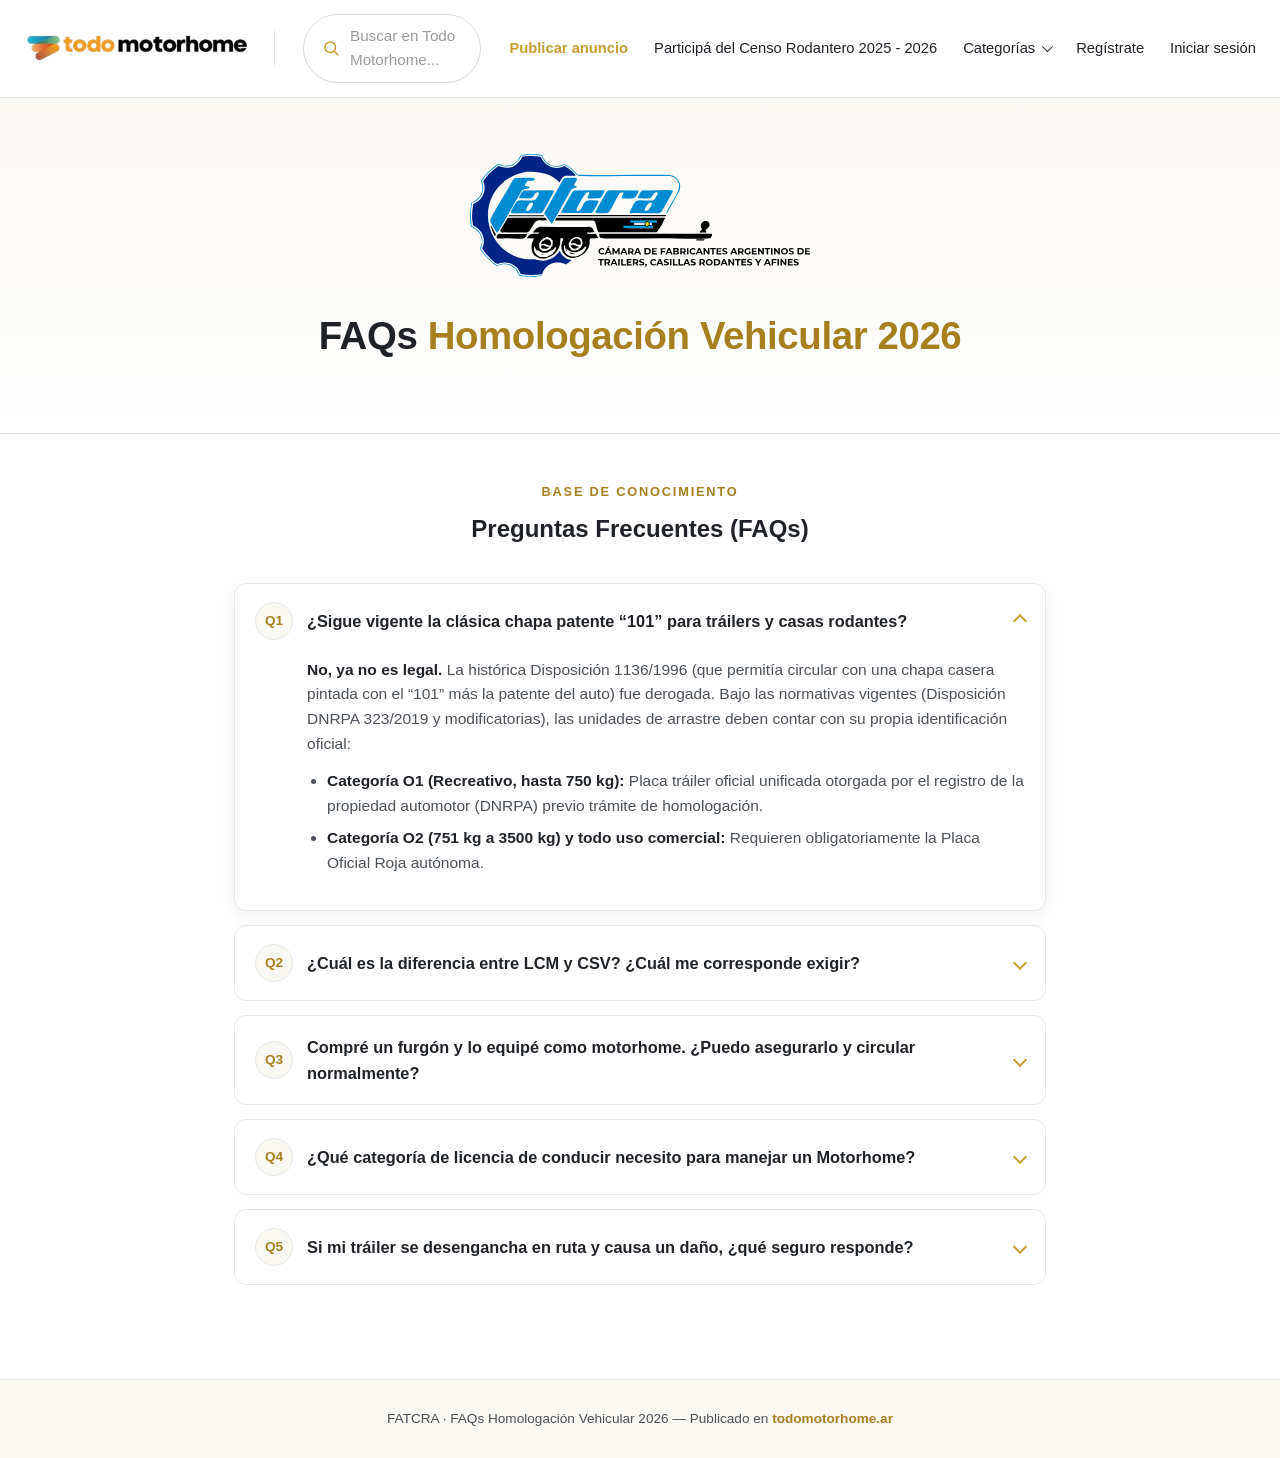
==== fatcra/index.html @ 1e37d140 "Remove intro paragraph from hero section Co-Authored-By: Claude Fable 5 <noreply@anthropic.com> Clau" ====
<!DOCTYPE html>
<html lang="es-AR">
<head>
<meta charset="UTF-8">
<meta name="viewport" content="width=device-width, initial-scale=1.0">
<title>FATCRA · FAQs Homologación Vehicular 2026</title>
<meta name="description" content="Preguntas frecuentes sobre homologación vehicular 2026 para tráilers, casas rodantes y motorhomes en Argentina. Base de conocimiento oficial de FATCRA.">
<style>
  :root{
    --gold:#c99b2f;
    --gold-dark:#a87f1e;
    --ink:#1f2328;
    --ink-soft:#4b5158;
    --line:#e6e6e6;
    --bg:#ffffff;
    --bg-soft:#faf8f3;
    --alert:#b3261e;
    --alert-bg:#fdf0ef;
    --ok:#1e6f42;
    --ok-bg:#eef7f1;
    --radius:12px;
    font-size:16px;
  }
  *{margin:0;padding:0;box-sizing:border-box;}
  body{
    font-family:-apple-system,BlinkMacSystemFont,"Segoe UI",Roboto,"Helvetica Neue",Arial,sans-serif;
    color:var(--ink);
    background:var(--bg);
    line-height:1.6;
    -webkit-font-smoothing:antialiased;
  }
  a{color:inherit;text-decoration:none;}

  /* ============ HEADER (estilo todomotorhome.ar) ============ */
  .tmh-header{
    background:#fff;
    border-bottom:1px solid var(--line);
    position:sticky;
    top:0;
    z-index:50;
  }
  .tmh-header__inner{
    max-width:1400px;
    margin:0 auto;
    padding:14px 24px;
    display:flex;
    align-items:center;
    gap:28px;
  }
  .tmh-logo{
    display:flex;
    align-items:center;
    flex-shrink:0;
    padding-right:24px;
    border-right:1px solid var(--line);
  }
  .tmh-logo img{height:36px;width:auto;display:block;}
  .tmh-search{
    flex:1;
    max-width:520px;
    display:flex;
    align-items:center;
    gap:10px;
    border:1px solid #d9d9d9;
    border-radius:999px;
    padding:9px 18px;
    color:#9a9a9a;
    background:#fff;
    font-size:.95rem;
    transition:border-color .15s;
  }
  .tmh-search:hover{border-color:var(--gold);}
  .tmh-search svg{width:18px;height:18px;flex-shrink:0;stroke:var(--gold);}
  .tmh-nav{
    margin-left:auto;
    display:flex;
    align-items:center;
    gap:26px;
    font-size:.92rem;
    white-space:nowrap;
  }
  .tmh-nav a{color:var(--ink);}
  .tmh-nav a:hover{color:var(--gold-dark);}
  .tmh-nav a.tmh-nav--gold{color:var(--gold);font-weight:600;}
  .tmh-nav a.tmh-nav--gold:hover{color:var(--gold-dark);}
  .tmh-dropdown{position:relative;}
  .tmh-dropdown > button{
    font:inherit;
    color:var(--ink);
    background:none;
    border:none;
    cursor:pointer;
    padding:0;
    display:inline-flex;
    align-items:center;
  }
  .tmh-dropdown > button:hover{color:var(--gold-dark);}
  .tmh-dropdown > button::after{
    content:"";
    display:inline-block;
    margin-left:7px;
    width:7px;height:7px;
    border-right:1.5px solid currentColor;
    border-bottom:1.5px solid currentColor;
    transform:rotate(45deg) translateY(-2px);
    transition:transform .15s;
  }
  .tmh-dropdown__menu{
    position:absolute;
    top:calc(100% + 14px);
    left:50%;
    transform:translateX(-50%);
    min-width:230px;
    background:#fff;
    border:1px solid var(--line);
    border-radius:12px;
    box-shadow:0 10px 30px rgba(0,0,0,.12);
    padding:10px 0;
    list-style:none;
    display:none;
    z-index:60;
  }
  .tmh-dropdown__menu::before{
    content:"";
    position:absolute;
    top:-16px;left:0;right:0;height:16px;
  }
  .tmh-dropdown:hover .tmh-dropdown__menu,
  .tmh-dropdown:focus-within .tmh-dropdown__menu{display:block;}
  .tmh-dropdown:hover > button::after,
  .tmh-dropdown:focus-within > button::after{transform:rotate(-135deg) translateY(-2px);}
  .tmh-dropdown__menu a{
    display:block;
    padding:9px 22px;
    color:var(--ink);
    font-size:.92rem;
    white-space:nowrap;
  }
  .tmh-dropdown__menu a:hover{background:var(--bg-soft);color:var(--gold-dark);}
  .tmh-dropdown__menu li:first-child a{font-weight:700;}
  @media (max-width:1100px){
    .tmh-nav{gap:16px;font-size:.85rem;}
    .tmh-nav .tmh-hide-md{display:none;}
  }
  @media (max-width:760px){
    .tmh-header__inner{flex-wrap:wrap;gap:12px;padding:12px 16px;}
    .tmh-logo{border-right:none;padding-right:0;}
    .tmh-logo img{height:30px;}
    .tmh-nav{margin-left:auto;}
    .tmh-search{order:3;flex-basis:100%;max-width:none;}
    .tmh-dropdown__menu{left:auto;right:-40px;transform:none;}
  }

  /* ============ HERO / LOGOTIPO FATCRA ============ */
  .hero{
    background:linear-gradient(180deg,var(--bg-soft) 0%,#fff 100%);
    border-bottom:1px solid var(--line);
    text-align:center;
    padding:56px 24px 48px;
  }
  .fatcra-logo{
    display:block;
    margin:0 auto 28px;
    width:min(340px,80vw);
    height:auto;
  }
  .hero h1{
    font-size:clamp(1.6rem,4vw,2.4rem);
    font-weight:800;
    letter-spacing:-.01em;
    margin-bottom:18px;
  }
  .hero h1 em{font-style:normal;color:var(--gold-dark);}
  .hero p{
    max-width:760px;
    margin:0 auto;
    color:var(--ink-soft);
    font-size:1.02rem;
  }

  /* ============ FAQs ============ */
  .faqs{
    max-width:860px;
    margin:0 auto;
    padding:48px 24px 80px;
  }
  .faqs__kicker{
    text-align:center;
    font-size:.8rem;
    font-weight:700;
    letter-spacing:.14em;
    text-transform:uppercase;
    color:var(--gold-dark);
    margin-bottom:8px;
  }
  .faqs__title{
    text-align:center;
    font-size:1.5rem;
    font-weight:800;
    margin-bottom:34px;
  }
  details.faq{
    border:1px solid var(--line);
    border-radius:var(--radius);
    margin-bottom:14px;
    background:#fff;
    overflow:hidden;
    transition:box-shadow .2s;
  }
  details.faq[open]{box-shadow:0 4px 18px rgba(0,0,0,.06);}
  details.faq summary{
    list-style:none;
    cursor:pointer;
    display:flex;
    align-items:center;
    gap:14px;
    padding:18px 20px;
    font-weight:700;
    font-size:1.02rem;
  }
  details.faq summary::-webkit-details-marker{display:none;}
  .faq__num{
    flex-shrink:0;
    width:38px;height:38px;
    border-radius:50%;
    background:var(--bg-soft);
    border:1px solid var(--line);
    color:var(--gold-dark);
    font-size:.85rem;
    font-weight:800;
    display:flex;align-items:center;justify-content:center;
  }
  .faq__chevron{
    margin-left:auto;
    flex-shrink:0;
    width:10px;height:10px;
    border-right:2px solid var(--gold);
    border-bottom:2px solid var(--gold);
    transform:rotate(45deg);
    transition:transform .2s;
  }
  details.faq[open] .faq__chevron{transform:rotate(-135deg);}
  .faq__body{
    padding:0 20px 22px 72px;
    color:var(--ink-soft);
    font-size:.97rem;
  }
  .faq__body p{margin-bottom:12px;}
  .faq__body p:last-child{margin-bottom:0;}
  .faq__body strong{color:var(--ink);}
  .faq__body ul{margin:0 0 12px;padding-left:20px;}
  .faq__body li{margin-bottom:8px;}
  .callout{
    border-radius:10px;
    padding:12px 16px;
    margin-top:14px;
    font-size:.93rem;
  }
  .callout--alert{background:var(--alert-bg);border-left:4px solid var(--alert);}
  .callout--alert strong{color:var(--alert);}
  .callout--ok{background:var(--ok-bg);border-left:4px solid var(--ok);}
  .callout--ok strong{color:var(--ok);}
  @media (max-width:600px){
    .faq__body{padding-left:20px;}
  }

  /* ============ FOOTER ============ */
  footer{
    border-top:1px solid var(--line);
    background:var(--bg-soft);
    text-align:center;
    padding:28px 24px;
    font-size:.85rem;
    color:var(--ink-soft);
  }
  footer a{color:var(--gold-dark);font-weight:600;}
</style>
</head>
<body>

<!-- Header estilo todomotorhome.ar -->
<header class="tmh-header">
  <div class="tmh-header__inner">
    <a class="tmh-logo" href="https://www.todomotorhome.ar" aria-label="Todo Motorhome">
      <img src="[data-uri]" alt="Todo Motorhome">
    </a>
    <a class="tmh-search" href="https://www.todomotorhome.ar/s?category=all" aria-label="Buscar en Todo Motorhome">
      <svg viewBox="0 0 24 24" fill="none" stroke-width="2" stroke-linecap="round" aria-hidden="true">
        <circle cx="11" cy="11" r="7"/><path d="M21 21l-4.3-4.3"/>
      </svg>
      <span>Buscar en Todo Motorhome...</span>
    </a>
    <nav class="tmh-nav" aria-label="Navegación principal">
      <a class="tmh-nav--gold" href="https://www.todomotorhome.ar/signup">Publicar anuncio</a>
      <a class="tmh-hide-md" href="https://www.todomotorhome.ar/censorodantero">Participá del Censo Rodantero 2025 - 2026</a>
      <div class="tmh-dropdown">
        <button type="button" aria-haspopup="true">Categorías</button>
        <ul class="tmh-dropdown__menu">
          <li><a href="https://www.todomotorhome.ar/s?category=vehiculos&amp;pub_categoryLevel1=vehiculos">Vehículos</a></li>
          <li><a href="https://www.todomotorhome.ar/s?category=vehiculos&amp;pub_categoryLevel1=accesorios-y-productos">Accesorios y productos</a></li>
          <li><a href="https://www.todomotorhome.ar/s?category=vehiculos&amp;pub_categoryLevel1=servicios">Servicios</a></li>
          <li><a href="https://www.todomotorhome.ar/s?category=vehiculos&amp;pub_categoryLevel1=alquiler-y-turismo">Alquiler y Turismo</a></li>
        </ul>
      </div>
      <a href="https://www.todomotorhome.ar/signup">Regístrate</a>
      <a href="https://www.todomotorhome.ar/login">Iniciar sesión</a>
    </nav>
  </div>
</header>

<!-- Hero con logotipo FATCRA -->
<section class="hero">
  <img class="fatcra-logo" src="[data-uri]" alt="FATCRA — Cámara de Fabricantes Argentinos de Tráilers, Casillas Rodantes y Afines">
  <h1>FAQs <em>Homologación Vehicular 2026</em></h1>
</section>

<!-- FAQs -->
<main class="faqs">
  <p class="faqs__kicker">Base de conocimiento</p>
  <h2 class="faqs__title">Preguntas Frecuentes (FAQs)</h2>

  <details class="faq" open>
    <summary>
      <span class="faq__num">Q1</span>
      ¿Sigue vigente la clásica chapa patente “101” para tráilers y casas rodantes?
      <span class="faq__chevron"></span>
    </summary>
    <div class="faq__body">
      <p><strong>No, ya no es legal.</strong> La histórica Disposición 1136/1996 (que permitía circular con una chapa casera pintada con el “101” más la patente del auto) fue derogada. Bajo las normativas vigentes (Disposición DNRPA 323/2019 y modificatorias), las unidades de arrastre deben contar con su propia identificación oficial:</p>
      <ul>
        <li><strong>Categoría O1 (Recreativo, hasta 750 kg):</strong> Placa tráiler oficial unificada otorgada por el registro de la propiedad automotor (DNRPA) previo trámite de homologación.</li>
        <li><strong>Categoría O2 (751 kg a 3500 kg) y todo uso comercial:</strong> Requieren obligatoriamente la Placa Oficial Roja autónoma.</li>
      </ul>
    </div>
  </details>

  <details class="faq">
    <summary>
      <span class="faq__num">Q2</span>
      ¿Cuál es la diferencia entre LCM y CSV? ¿Cuál me corresponde exigir?
      <span class="faq__chevron"></span>
    </summary>
    <div class="faq__body">
      <p><strong>Es el punto crítico para evitar estafas.</strong></p>
      <ul>
        <li><strong>LCM (Licencia de Configuración de Modelo):</strong> Es el “acta de nacimiento” que emite el Estado Nacional para unidades fabricadas desde 2022 en adelante. Certifica que el modelo fue ensayado en laboratorio y cumple con estándares de fábrica. Si comprás un tráiler nuevo, exigí que tenga LCM.</li>
        <li><strong>CSV (Certificado de Seguridad Vehicular):</strong> Es una vía de excepción (gestionada mediante informe de un ingeniero matriculado y aprobada por la ANSV) destinada a unidades usadas (fabricadas hasta 2021 inclusive) o reformas particulares.</li>
      </ul>
      <div class="callout callout--alert">
        <strong>⚠ Alerta:</strong> Registrar una unidad nueva de origen clandestino mediante un CSV “comprado” es un fraude técnico y legal que anula la cobertura del seguro ante un siniestro.
      </div>
    </div>
  </details>

  <details class="faq">
    <summary>
      <span class="faq__num">Q3</span>
      Compré un furgón y lo equipé como motorhome. ¿Puedo asegurarlo y circular normalmente?
      <span class="faq__chevron"></span>
    </summary>
    <div class="faq__body">
      <p><strong>No, si no realizaste el trámite de “Cambio de Tipo”.</strong> Circular y asegurar una unidad como “Furgón de Carga” cuando en su interior posee instalaciones de gas, agua, electricidad y mobiliario fijo constituye <strong>Reticencia</strong> (falsa declaración del riesgo).</p>
      <p>En caso de siniestro (por ejemplo, un incendio originado en la cocina), la aseguradora rechazará el siniestro por agravamiento de riesgo no declarado. El título de propiedad debe indicar de manera expresa el tipo: <strong>“Casa Rodante Motorizada”</strong> o <strong>“Casa Rodante Autopropulsada”</strong>.</p>
    </div>
  </details>

  <details class="faq">
    <summary>
      <span class="faq__num">Q4</span>
      ¿Qué categoría de licencia de conducir necesito para manejar un Motorhome?
      <span class="faq__chevron"></span>
    </summary>
    <div class="faq__body">
      <p>El factor determinante no es el tamaño, sino el <strong>Peso Bruto Total (PBT)</strong> de la unidad (que figura en la cédula, y se calcula sumando la tara del vehículo más su capacidad de carga máxima):</p>
      <ul>
        <li><strong>Hasta 3.500 kg de PBT:</strong> Se puede conducir con licencia común Clase B1 / B2 (recreativo).</li>
        <li><strong>Más de 3.500 kg de PBT (Unidades duales, camiones, etc.):</strong> Es obligatorio contar con licencia Clase C1 (profesional/pesados).</li>
      </ul>
      <div class="callout callout--alert">
        <strong>⚠ Consecuencia:</strong> Conducir un motorhome pesado con licencia B2 equivale legalmente a no tener licencia habilitante; la compañía de seguros declinará la cobertura por “Falta de idoneidad conductiva”.
      </div>
    </div>
  </details>

  <details class="faq">
    <summary>
      <span class="faq__num">Q5</span>
      Si mi tráiler se desengancha en ruta y causa un daño, ¿qué seguro responde?
      <span class="faq__chevron"></span>
    </summary>
    <div class="faq__body">
      <p>El remolque debe contar con su propia póliza de <strong>Responsabilidad Civil (RC) de arrastre</strong>. Sin embargo, legalmente, el conjunto (auto tractor + remolque) se considera una sola unidad de riesgo en movimiento.</p>
      <div class="callout callout--ok">
        <strong>✔ Recomendación FATCRA:</strong> Es indispensable suscribir el seguro del vehículo tractor y del remolque en la misma compañía. Esto evita los usuales “conflictos de repetición” y rechazos cruzados entre aseguradoras en siniestros complejos.
      </div>
    </div>
  </details>
</main>

<footer>
  FATCRA · FAQs Homologación Vehicular 2026 — Publicado en <a href="https://www.todomotorhome.ar">todomotorhome.ar</a>
</footer>

</body>
</html>
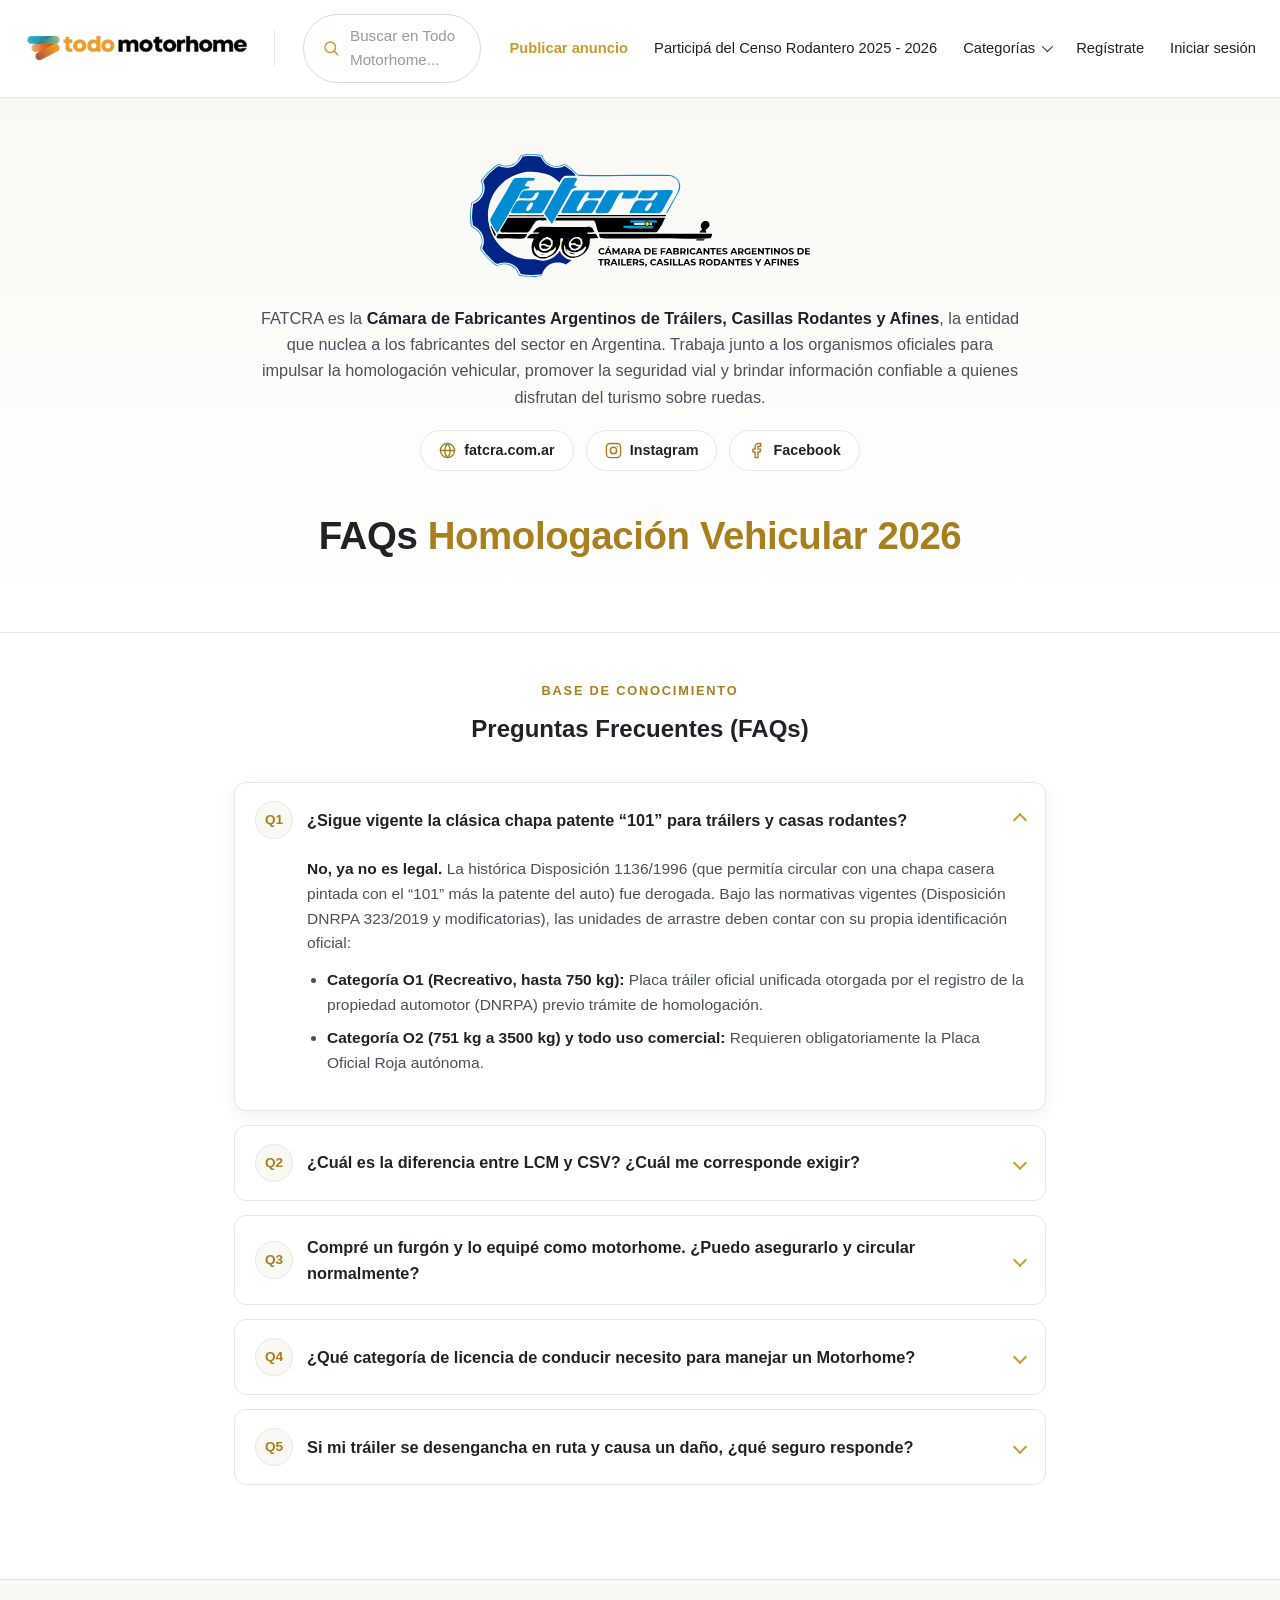
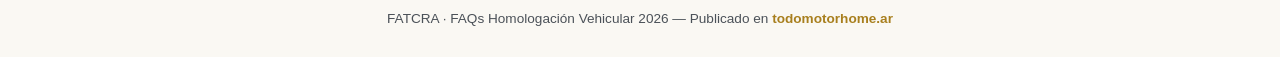
==== commit 531007a9: "Add FATCRA intro with website and social media links to hero Co-Authored-By: Claude Fable 5 <noreply" ====
--- a/fatcra/index.html
+++ b/fatcra/index.html
@@ -177,6 +177,34 @@
     color:var(--ink-soft);
     font-size:1.02rem;
   }
+  .hero__intro{margin-bottom:20px !important;}
+  .hero__intro strong{color:var(--ink);}
+  .hero__social{
+    display:flex;
+    justify-content:center;
+    flex-wrap:wrap;
+    gap:12px;
+    margin-bottom:34px;
+  }
+  .hero__social a{
+    display:inline-flex;
+    align-items:center;
+    gap:8px;
+    padding:8px 18px;
+    border:1px solid var(--line);
+    border-radius:999px;
+    background:#fff;
+    font-size:.9rem;
+    font-weight:600;
+    color:var(--ink);
+    transition:border-color .15s,color .15s,box-shadow .15s;
+  }
+  .hero__social a:hover{
+    border-color:var(--gold);
+    color:var(--gold-dark);
+    box-shadow:0 2px 10px rgba(0,0,0,.06);
+  }
+  .hero__social svg{width:17px;height:17px;color:var(--gold-dark);}
 
   /* ============ FAQs ============ */
   .faqs{
@@ -311,6 +339,21 @@
 <!-- Hero con logotipo FATCRA -->
 <section class="hero">
   <img class="fatcra-logo" src="[data-uri]" alt="FATCRA — Cámara de Fabricantes Argentinos de Tráilers, Casillas Rodantes y Afines">
+  <p class="hero__intro">FATCRA es la <strong>Cámara de Fabricantes Argentinos de Tráilers, Casillas Rodantes y Afines</strong>, la entidad que nuclea a los fabricantes del sector en Argentina. Trabaja junto a los organismos oficiales para impulsar la homologación vehicular, promover la seguridad vial y brindar información confiable a quienes disfrutan del turismo sobre ruedas.</p>
+  <div class="hero__social">
+    <a href="https://www.fatcra.com.ar/" target="_blank" rel="noopener">
+      <svg viewBox="0 0 24 24" fill="none" stroke="currentColor" stroke-width="2" stroke-linecap="round" stroke-linejoin="round" aria-hidden="true"><circle cx="12" cy="12" r="10"/><path d="M2 12h20"/><path d="M12 2a15.3 15.3 0 0 1 4 10 15.3 15.3 0 0 1-4 10 15.3 15.3 0 0 1-4-10 15.3 15.3 0 0 1 4-10z"/></svg>
+      fatcra.com.ar
+    </a>
+    <a href="https://www.instagram.com/fatcra" target="_blank" rel="noopener">
+      <svg viewBox="0 0 24 24" fill="none" stroke="currentColor" stroke-width="2" stroke-linecap="round" stroke-linejoin="round" aria-hidden="true"><rect x="2" y="2" width="20" height="20" rx="5"/><circle cx="12" cy="12" r="4.5"/><circle cx="17.5" cy="6.5" r="1" fill="currentColor" stroke="none"/></svg>
+      Instagram
+    </a>
+    <a href="https://www.facebook.com/fatcra/" target="_blank" rel="noopener">
+      <svg viewBox="0 0 24 24" fill="none" stroke="currentColor" stroke-width="2" stroke-linecap="round" stroke-linejoin="round" aria-hidden="true"><path d="M18 2h-3a5 5 0 0 0-5 5v3H7v4h3v8h4v-8h3l1-4h-4V7a1 1 0 0 1 1-1h3z"/></svg>
+      Facebook
+    </a>
+  </div>
   <h1>FAQs <em>Homologación Vehicular 2026</em></h1>
 </section>
 
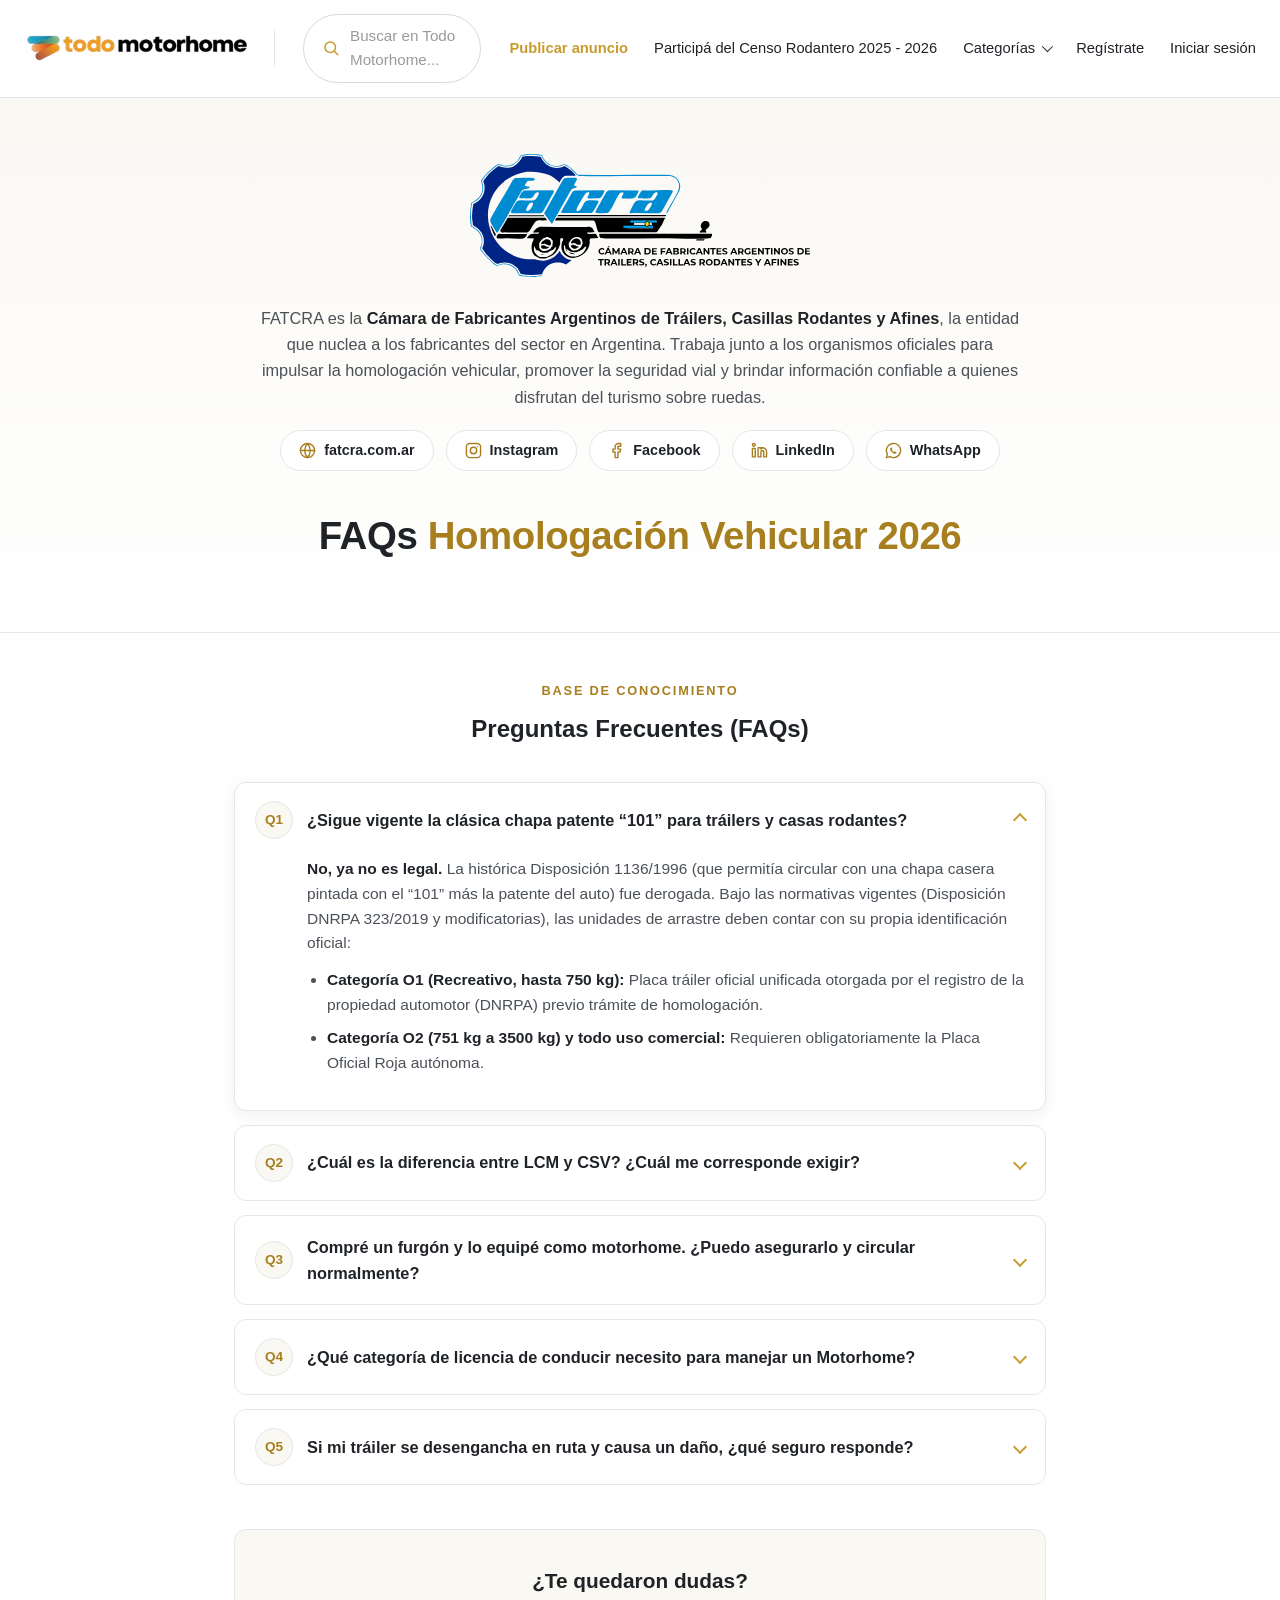
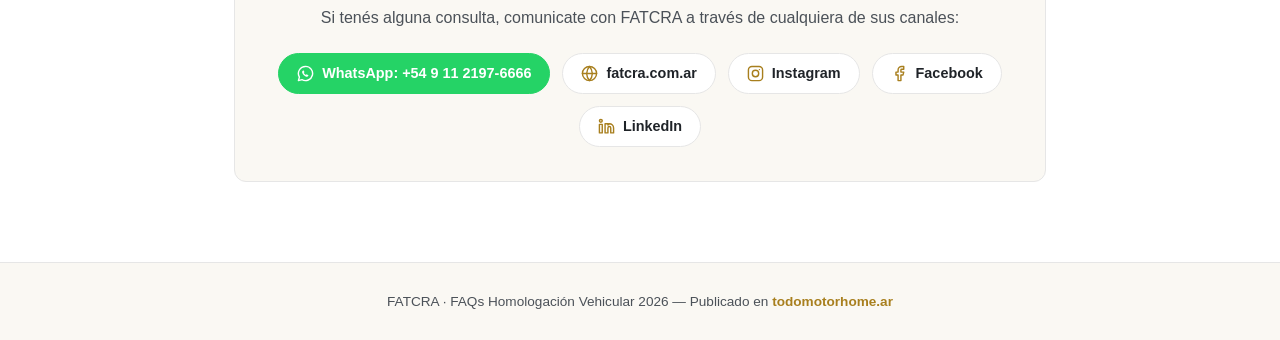
==== commit 98fb760a: "Add LinkedIn and WhatsApp links, plus contact section after FAQs - Hero social row now includes Link" ====
--- a/fatcra/index.html
+++ b/fatcra/index.html
@@ -206,6 +206,37 @@
   }
   .hero__social svg{width:17px;height:17px;color:var(--gold-dark);}
 
+  /* ============ CONTACTO ============ */
+  .contact-card{
+    margin-top:44px;
+    background:var(--bg-soft);
+    border:1px solid var(--line);
+    border-radius:var(--radius);
+    padding:34px 28px;
+    text-align:center;
+  }
+  .contact-card h3{
+    font-size:1.3rem;
+    font-weight:800;
+    margin-bottom:8px;
+  }
+  .contact-card p{
+    color:var(--ink-soft);
+    margin-bottom:22px;
+  }
+  .contact-card__links{margin-bottom:0;}
+  .contact-card__wa{
+    background:#25d366 !important;
+    border-color:#25d366 !important;
+    color:#fff !important;
+  }
+  .contact-card__wa svg{color:#fff !important;}
+  .contact-card__wa:hover{
+    background:#1fb857 !important;
+    border-color:#1fb857 !important;
+    box-shadow:0 2px 12px rgba(37,211,102,.4) !important;
+  }
+
   /* ============ FAQs ============ */
   .faqs{
     max-width:860px;
@@ -353,6 +384,14 @@
       <svg viewBox="0 0 24 24" fill="none" stroke="currentColor" stroke-width="2" stroke-linecap="round" stroke-linejoin="round" aria-hidden="true"><path d="M18 2h-3a5 5 0 0 0-5 5v3H7v4h3v8h4v-8h3l1-4h-4V7a1 1 0 0 1 1-1h3z"/></svg>
       Facebook
     </a>
+    <a href="https://www.linkedin.com/in/fatcra/" target="_blank" rel="noopener">
+      <svg viewBox="0 0 24 24" fill="none" stroke="currentColor" stroke-width="2" stroke-linecap="round" stroke-linejoin="round" aria-hidden="true"><path d="M16 8a6 6 0 0 1 6 6v7h-4v-7a2 2 0 0 0-4 0v7h-4V8h4v2a6 6 0 0 1 2-2z"/><rect x="2" y="9" width="4" height="12"/><circle cx="4" cy="4" r="2"/></svg>
+      LinkedIn
+    </a>
+    <a href="https://wa.me/5491121976666" target="_blank" rel="noopener">
+      <svg viewBox="0 0 24 24" fill="none" stroke="currentColor" stroke-width="2" stroke-linecap="round" stroke-linejoin="round" aria-hidden="true"><path d="M12 2a10 10 0 0 0-8.6 15.1L2 22l5.1-1.3A10 10 0 1 0 12 2z"/><path d="M8.6 7.8c.6-.2.9-.1 1.1.4l.7 1.6c.1.3 0 .6-.2.8l-.6.7c.5 1.1 1.5 2.1 2.9 2.8l.7-.7c.2-.2.5-.3.8-.1l1.6.7c.5.2.6.5.4 1.1-.6 1.4-2.2 1.6-3.7 1-2.2-.9-4-2.7-4.8-4.8-.5-1.4-.3-2.9 1.1-3.5z" fill="currentColor" stroke="none"/></svg>
+      WhatsApp
+    </a>
   </div>
   <h1>FAQs <em>Homologación Vehicular 2026</em></h1>
 </section>
@@ -438,6 +477,33 @@
       </div>
     </div>
   </details>
+
+  <section class="contact-card">
+    <h3>¿Te quedaron dudas?</h3>
+    <p>Si tenés alguna consulta, comunicate con FATCRA a través de cualquiera de sus canales:</p>
+    <div class="hero__social contact-card__links">
+      <a class="contact-card__wa" href="https://wa.me/5491121976666" target="_blank" rel="noopener">
+        <svg viewBox="0 0 24 24" fill="none" stroke="currentColor" stroke-width="2" stroke-linecap="round" stroke-linejoin="round" aria-hidden="true"><path d="M12 2a10 10 0 0 0-8.6 15.1L2 22l5.1-1.3A10 10 0 1 0 12 2z"/><path d="M8.6 7.8c.6-.2.9-.1 1.1.4l.7 1.6c.1.3 0 .6-.2.8l-.6.7c.5 1.1 1.5 2.1 2.9 2.8l.7-.7c.2-.2.5-.3.8-.1l1.6.7c.5.2.6.5.4 1.1-.6 1.4-2.2 1.6-3.7 1-2.2-.9-4-2.7-4.8-4.8-.5-1.4-.3-2.9 1.1-3.5z" fill="currentColor" stroke="none"/></svg>
+        WhatsApp: +54 9 11 2197-6666
+      </a>
+      <a href="https://www.fatcra.com.ar/" target="_blank" rel="noopener">
+        <svg viewBox="0 0 24 24" fill="none" stroke="currentColor" stroke-width="2" stroke-linecap="round" stroke-linejoin="round" aria-hidden="true"><circle cx="12" cy="12" r="10"/><path d="M2 12h20"/><path d="M12 2a15.3 15.3 0 0 1 4 10 15.3 15.3 0 0 1-4 10 15.3 15.3 0 0 1-4-10 15.3 15.3 0 0 1 4-10z"/></svg>
+        fatcra.com.ar
+      </a>
+      <a href="https://www.instagram.com/fatcra" target="_blank" rel="noopener">
+        <svg viewBox="0 0 24 24" fill="none" stroke="currentColor" stroke-width="2" stroke-linecap="round" stroke-linejoin="round" aria-hidden="true"><rect x="2" y="2" width="20" height="20" rx="5"/><circle cx="12" cy="12" r="4.5"/><circle cx="17.5" cy="6.5" r="1" fill="currentColor" stroke="none"/></svg>
+        Instagram
+      </a>
+      <a href="https://www.facebook.com/fatcra/" target="_blank" rel="noopener">
+        <svg viewBox="0 0 24 24" fill="none" stroke="currentColor" stroke-width="2" stroke-linecap="round" stroke-linejoin="round" aria-hidden="true"><path d="M18 2h-3a5 5 0 0 0-5 5v3H7v4h3v8h4v-8h3l1-4h-4V7a1 1 0 0 1 1-1h3z"/></svg>
+        Facebook
+      </a>
+      <a href="https://www.linkedin.com/in/fatcra/" target="_blank" rel="noopener">
+        <svg viewBox="0 0 24 24" fill="none" stroke="currentColor" stroke-width="2" stroke-linecap="round" stroke-linejoin="round" aria-hidden="true"><path d="M16 8a6 6 0 0 1 6 6v7h-4v-7a2 2 0 0 0-4 0v7h-4V8h4v2a6 6 0 0 1 2-2z"/><rect x="2" y="9" width="4" height="12"/><circle cx="4" cy="4" r="2"/></svg>
+        LinkedIn
+      </a>
+    </div>
+  </section>
 </main>
 
 <footer>
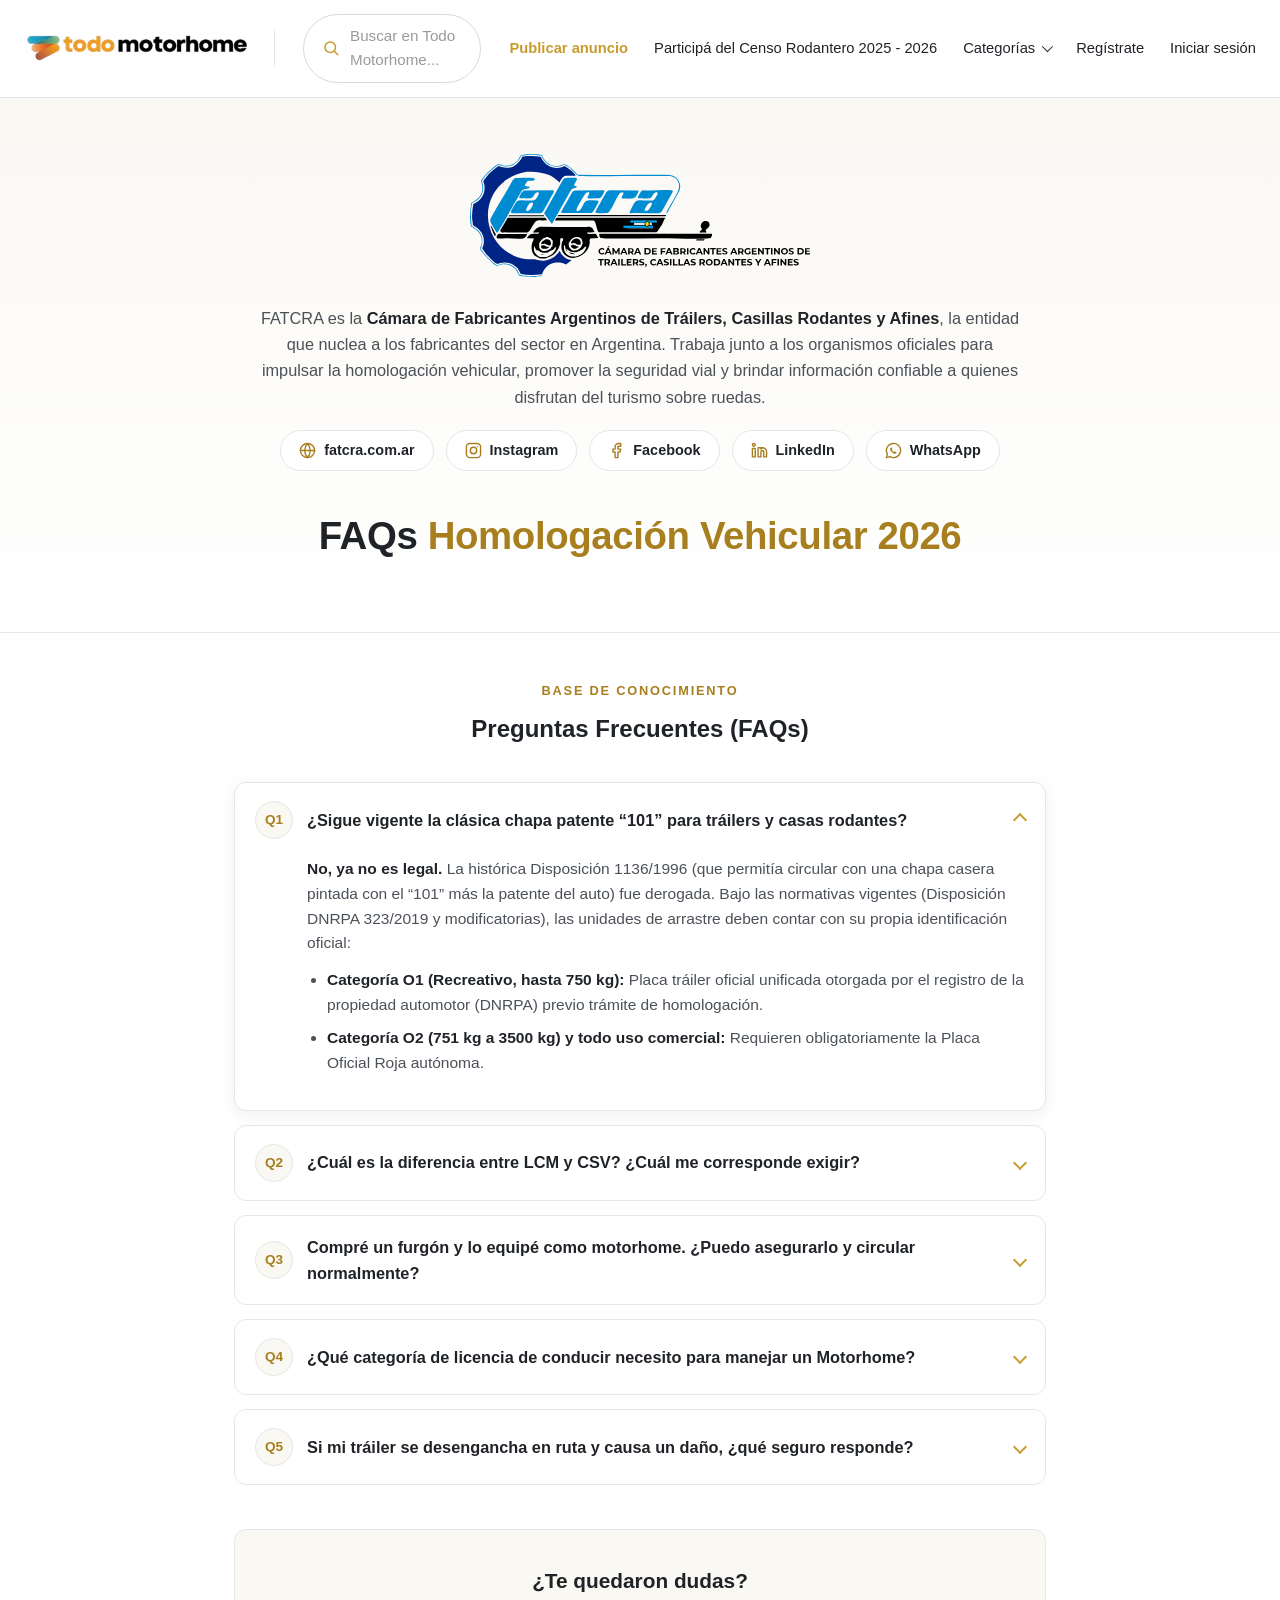
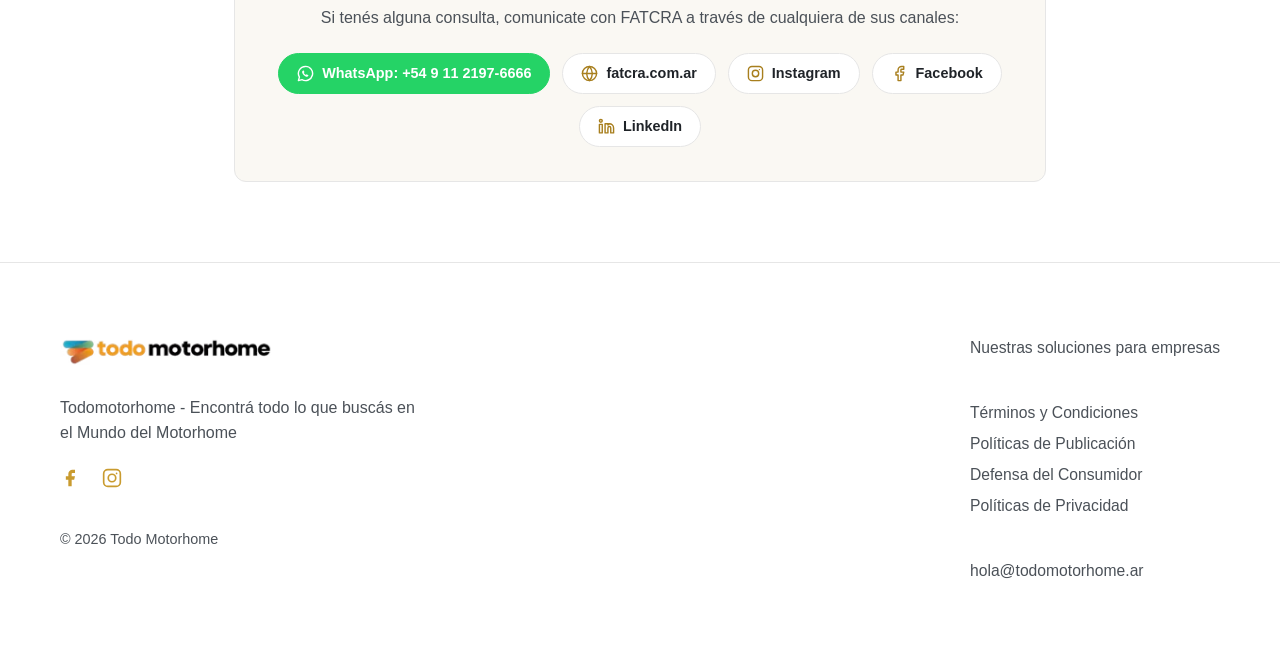
==== commit c32926a5: "Recreate Todo Motorhome footer Replaces the single-line footer with the full todomotorhome.ar footer" ====
--- a/fatcra/index.html
+++ b/fatcra/index.html
@@ -324,15 +324,48 @@
   }
 
   /* ============ FOOTER ============ */
-  footer{
+  .tmh-footer{
     border-top:1px solid var(--line);
-    background:var(--bg-soft);
-    text-align:center;
-    padding:28px 24px;
-    font-size:.85rem;
+    background:#fff;
+    padding:72px 24px 80px;
+  }
+  .tmh-footer__inner{
+    max-width:1160px;
+    margin:0 auto;
+    display:flex;
+    justify-content:space-between;
+    gap:48px;
+    flex-wrap:wrap;
+  }
+  .tmh-footer__brand{max-width:360px;}
+  .tmh-footer__brand img{height:34px;width:auto;display:block;margin-bottom:26px;}
+  .tmh-footer__tagline{
     color:var(--ink-soft);
-  }
-  footer a{color:var(--gold-dark);font-weight:600;}
+    font-size:1rem;
+    margin-bottom:22px;
+  }
+  .tmh-footer__social{
+    display:flex;
+    gap:22px;
+    margin-bottom:40px;
+  }
+  .tmh-footer__social a{color:var(--gold);display:inline-flex;}
+  .tmh-footer__social a:hover{color:var(--gold-dark);}
+  .tmh-footer__social svg{width:20px;height:20px;}
+  .tmh-footer__copy{
+    color:var(--ink-soft);
+    font-size:.9rem;
+  }
+  .tmh-footer__links{
+    display:flex;
+    flex-direction:column;
+    gap:6px;
+    font-size:.98rem;
+    color:var(--ink-soft);
+  }
+  .tmh-footer__links a{color:var(--ink-soft);}
+  .tmh-footer__links a:hover{color:var(--gold-dark);}
+  .tmh-footer__links .tmh-footer__gap{height:28px;}
 </style>
 </head>
 <body>
@@ -506,8 +539,34 @@
   </section>
 </main>
 
-<footer>
-  FATCRA · FAQs Homologación Vehicular 2026 — Publicado en <a href="https://www.todomotorhome.ar">todomotorhome.ar</a>
+<footer class="tmh-footer">
+  <div class="tmh-footer__inner">
+    <div class="tmh-footer__brand">
+      <a href="https://www.todomotorhome.ar" aria-label="Todo Motorhome">
+        <img src="[data-uri]" alt="Todo Motorhome">
+      </a>
+      <p class="tmh-footer__tagline">Todomotorhome - Encontrá todo lo que buscás en el Mundo del Motorhome</p>
+      <div class="tmh-footer__social">
+        <a href="https://www.facebook.com/todomotorhome" target="_blank" rel="noopener" aria-label="Facebook">
+          <svg viewBox="0 0 24 24" fill="currentColor" aria-hidden="true"><path d="M18 2h-3a5 5 0 0 0-5 5v3H7v4h3v8h4v-8h3l1-4h-4V7a1 1 0 0 1 1-1h3z"/></svg>
+        </a>
+        <a href="https://www.instagram.com/todomotorhome" target="_blank" rel="noopener" aria-label="Instagram">
+          <svg viewBox="0 0 24 24" fill="none" stroke="currentColor" stroke-width="2" stroke-linecap="round" stroke-linejoin="round" aria-hidden="true"><rect x="2" y="2" width="20" height="20" rx="5"/><circle cx="12" cy="12" r="4.5"/><circle cx="17.5" cy="6.5" r="1" fill="currentColor" stroke="none"/></svg>
+        </a>
+      </div>
+      <p class="tmh-footer__copy">© 2026 Todo Motorhome</p>
+    </div>
+    <div class="tmh-footer__links">
+      <a href="https://www.todomotorhome.ar">Nuestras soluciones para empresas</a>
+      <div class="tmh-footer__gap"></div>
+      <a href="https://www.todomotorhome.ar">Términos y Condiciones</a>
+      <a href="https://www.todomotorhome.ar">Políticas de Publicación</a>
+      <a href="https://www.todomotorhome.ar">Defensa del Consumidor</a>
+      <a href="https://www.todomotorhome.ar">Políticas de Privacidad</a>
+      <div class="tmh-footer__gap"></div>
+      <a href="mailto:hola@todomotorhome.ar">hola@todomotorhome.ar</a>
+    </div>
+  </div>
 </footer>
 
 </body>
